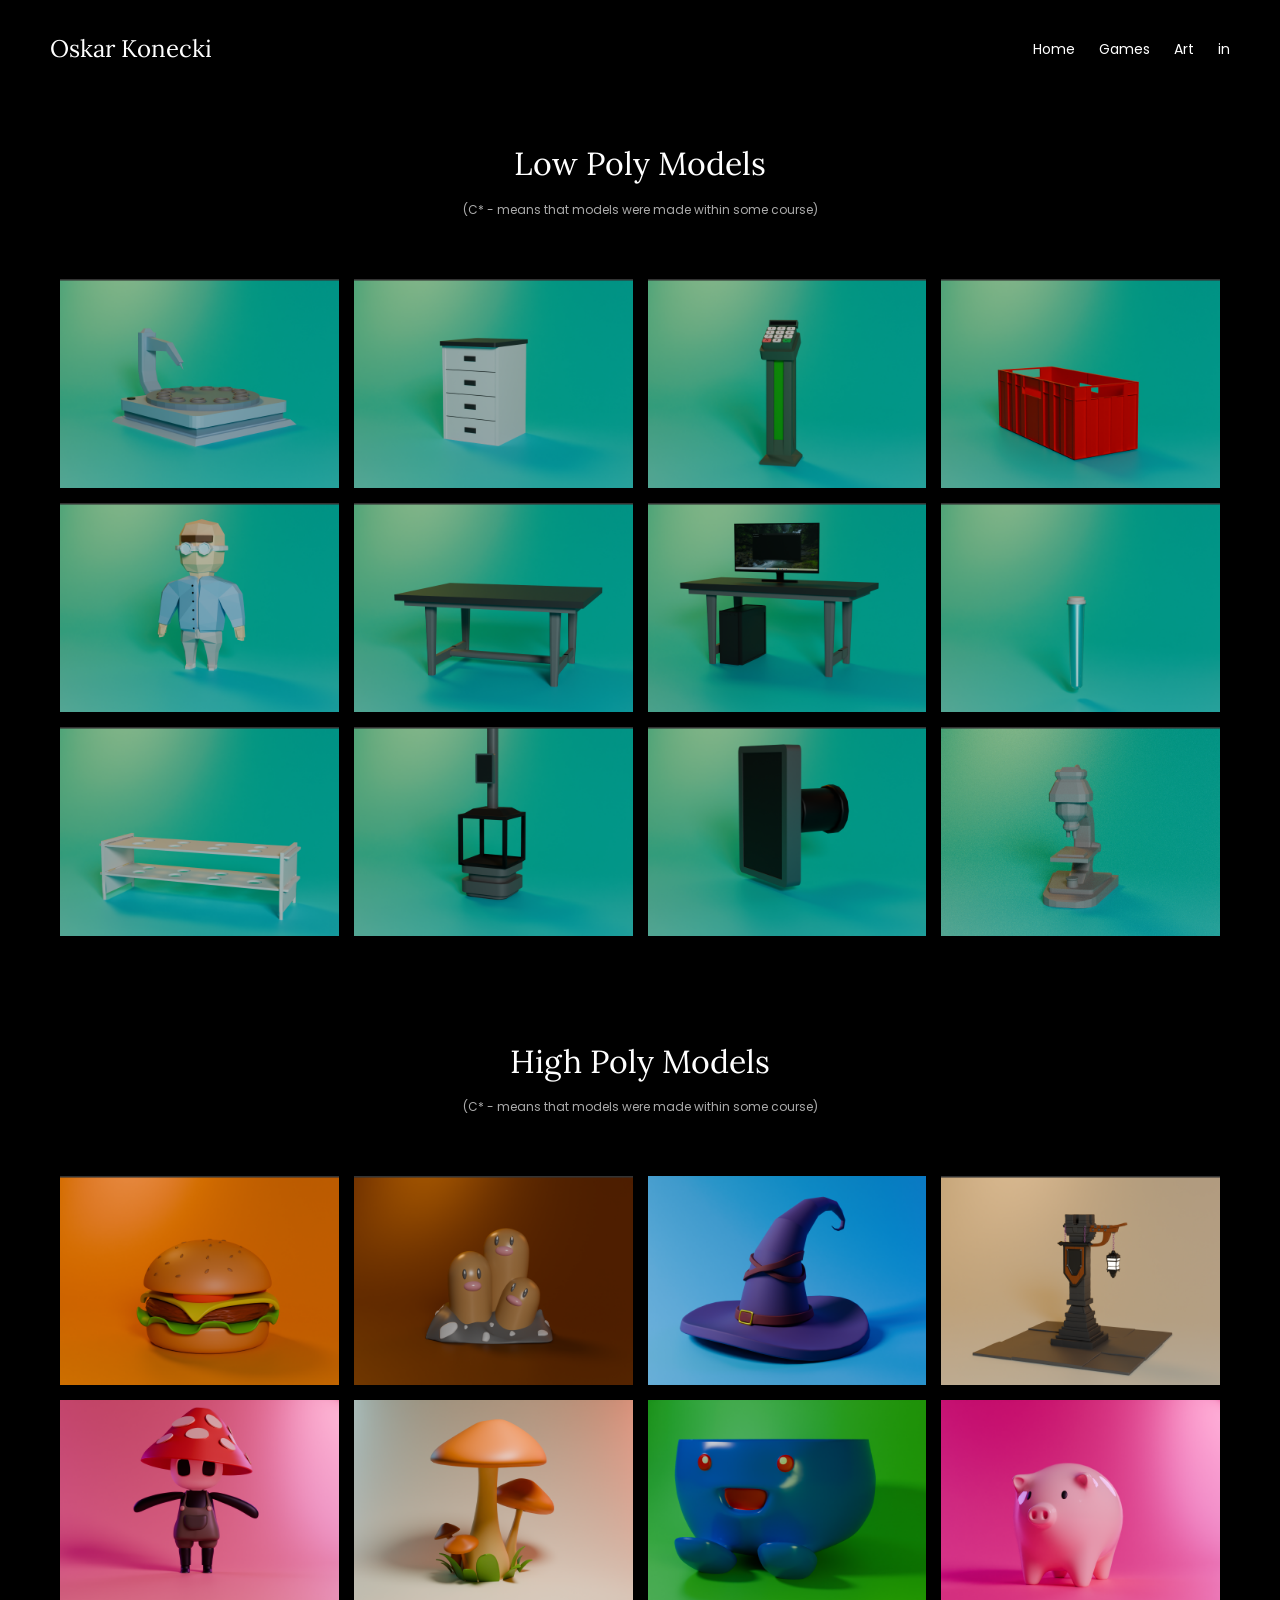
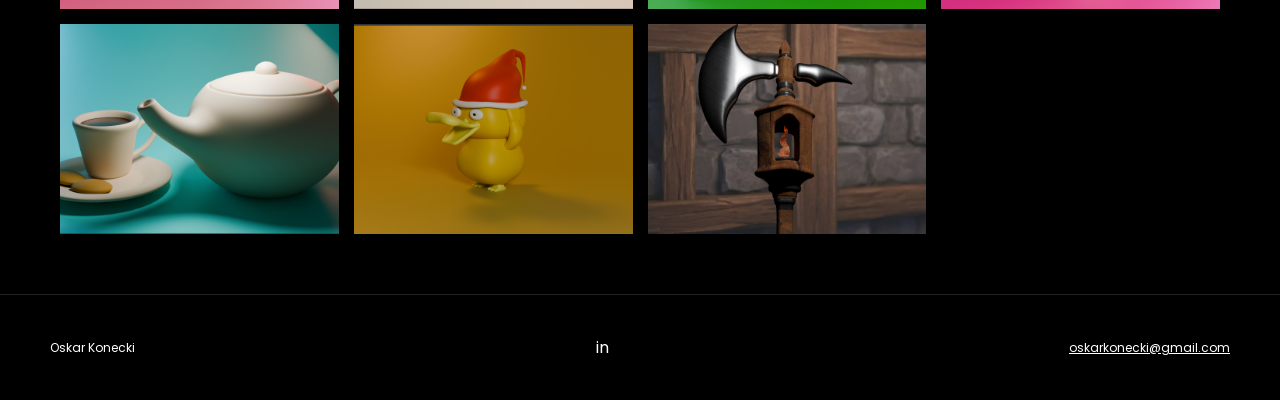
==== art.html @ 7b5c2165 "site" ====
<!DOCTYPE html>
<html lang="en">
<head>
    <meta charset="UTF-8">
    <meta name="viewport" content="width=device-width, initial-scale=1.0">
    <title>Art - Oskar Konecki</title>
    <link rel="stylesheet" href="style.css">
    <link href="https://fonts.googleapis.com/css2?family=Lora:ital,wght@0,400;0,600;1,400&family=Poppins:wght@300;400;500&display=swap" rel="stylesheet">
</head>
<body>

    <header class="navbar">
        <div class="logo"><a href="index.html">Oskar Konecki</a></div>
        <nav>
            <a href="index.html">Home</a>
            <a href="games.html">Games</a>
            <a href="art.html">Art</a>
            <a href="https://www.linkedin.com/in/oskar-konecki-936142355/" target="_blank">in</a>
        </nav>
    </header>

    <section class="art-header">
        <h2>Low Poly Models</h2>
        <p class="art-subtitle">(C* - means that models were made within some course)</p>
    </section>
    
    <div class="art-grid">
        <img src="images/art_low/low1.png" alt="3D Model">
        <img src="images/art_low/low2.png" alt="3D Model">
        <img src="images/art_low/low3.png" alt="3D Model">
        <img src="images/art_low/low4.png" alt="3D Model">
        <img src="images/art_low/low5.png" alt="3D Model">
        <img src="images/art_low/low6.png" alt="3D Model">
        <img src="images/art_low/low7.png" alt="3D Model">
        <img src="images/art_low/low8.png" alt="3D Model">
        <img src="images/art_low/low9.png" alt="3D Model">
        <img src="images/art_low/low10.png" alt="3D Model">
        <img src="images/art_low/low11.png" alt="3D Model">
        <img src="images/art_low/low12.png" alt="3D Model">
    </div>

    <section class="art-header">
        <h2>High Poly Models</h2>
        <p class="art-subtitle">(C* - means that models were made within some course)</p>
    </section>
    
    <div class="art-grid">
        <img src="images/aty_high/high1.png" alt="3D Model">
        <img src="images/aty_high/high2.png" alt="3D Model">
        <img src="images/aty_high/high3.png" alt="3D Model">
        <img src="images/aty_high/high4.png" alt="3D Model">
        <img src="images/aty_high/high5.png" alt="3D Model">
        <img src="images/aty_high/high6.png" alt="3D Model">
        <img src="images/aty_high/high7.png" alt="3D Model">
        <img src="images/aty_high/high8.png" alt="3D Model">
        <img src="images/aty_high/high9.png" alt="3D Model">
        <img src="images/aty_high/high10.png" alt="3D Model">
        <img src="images/aty_high/high11.png" alt="3D Model">
    </div>

    <footer class="footer">
        <div class="footer-left">Oskar Konecki</div>
        <div class="footer-center">
           <a href="https://www.linkedin.com/in/oskar-konecki-936142355/" target="_blank">in</a>
        </div>
        <div class="footer-right">
            <a href="mailto:oskarkonecki@gmail.com" target="_blank">oskarkonecki@gmail.com</a>
        </div>
    </footer>

</body>
</html>
---- style.css ----
:root {
    --bg-color: #000000;
    --text-color: #ffffff;
    --gray-bg: #333333; 
    --font-heading: 'Lora', serif;   
    --font-text: 'Poppins', sans-serif; 
}

* {
    margin: 0;
    padding: 0;
    box-sizing: border-box;
}

body {
    background-color: var(--bg-color);
    color: var(--text-color);
    font-family: var(--font-text);
    line-height: 1.6;
}

h1, h2, h3, .logo {
    font-family: var(--font-heading);
    font-weight: 400;
}

a {
    color: var(--text-color);
    text-decoration: none;
    transition: 0.3s;
}

a:hover {
    color: #cccccc;
}

/* --- nav --- */
.navbar {
    display: flex;
    justify-content: space-between;
    align-items: center;
    padding: 30px 50px;
}

.logo {
    font-size: 24px;
}

.navbar nav a {
    margin-left: 20px;
    font-size: 14px;
}

/* --- main --- */
.hero {
    text-align: center;
    padding: 100px 20px;
}

.hero h1 {
    font-size: 32px;
    margin-bottom: 40px;
}

.hero-buttons {
    display: flex;
    justify-content: center;
    gap: 20px;
    margin-bottom: 20px;
}

.btn {
    display: inline-block;
    padding: 10px 40px;
    border: 1px solid #fff;
    background: transparent;
    color: #fff;
    cursor: pointer;
    font-family: var(--font-heading);
    font-size: 16px;
}

.btn:hover {
    background-color: #fff;
    color: #000;
}

.hero-buttons-bottom {
    display: flex;
    justify-content: center;
}

.btn-wide {
    padding: 10px 80px;
}

/* --- aboutme --- */
.about-section {
    background-color: var(--gray-bg);
    padding: 60px 20px;
    margin-top: 50px;
}

.about-container {
    max-width: 900px;
    margin: 0 auto;
    display: flex;
    align-items: center;
    gap: 40px;
}

.profile-image img {
    width: 250px;
    height: 250px;
    border-radius: 50%;
    object-fit: cover;
}

.about-text p {
    font-size: 14px;
    margin-bottom: 30px;
    color: #e0e0e0;
}

.about-buttons {
    display: flex;
    gap: 15px;
}

.about-buttons .btn {
    font-size: 14px;
    padding: 8px 20px;
    border-color: #888;
    color: #ddd;
}

.about-buttons .btn:hover {
    background-color: #888;
    color: #000;
}

/* --- footer --- */
.footer {
    display: flex;
    justify-content: space-between;
    align-items: center;
    padding: 40px 50px;
    font-size: 12px;
    border-top: 1px solid #222;
}

.footer-center a {
    margin: 0 10px;
    font-size: 16px;
}

.footer-right a {
    text-decoration: underline;
}

/* --- resp --- */
@media (max-width: 768px) {
    .navbar, .footer {
        flex-direction: column;
        gap: 15px;
        padding: 20px;
    }
    .about-container {
        flex-direction: column;
        text-align: center;
    }
    .about-buttons {
        justify-content: center;
        flex-wrap: wrap;
    }
}

.category-buttons {
    display: flex;
    justify-content: center;
    gap: 20px;
    margin: 40px 20px;
}

.games-section {
    background-color: var(--gray-bg);
    padding: 60px 20px;
    text-align: center;
    margin-bottom: 80px; 
}

.games-section h2 {
    font-size: 32px;
    margin-bottom: 40px;
}

.project-card {
    display: inline-block;
    text-align: center;
    text-decoration: none;
    transition: transform 0.3s;
}

.project-card:hover {
    transform: scale(1.02);
}

.project-card img {
    width: 100%;
    max-width: 450px;
    height: auto;
    display: block;
    margin: 0 auto;
}

.project-card h3 {
    margin-top: 15px;
    font-size: 24px;
    color: var(--text-color);
}

/* ---art --- */
.art-header {
    text-align: center;
    padding: 40px 20px 20px;
}

.art-header h2 {
    font-size: 32px;
    margin-bottom: 10px;
}

.art-subtitle {
    font-size: 12px;
    color: #aaaaaa;
    margin-bottom: 40px;
}

.art-grid {
    display: grid;
    grid-template-columns: repeat(4, 1fr);
    gap: 15px;
    max-width: 1200px;
    margin: 0 auto 60px auto;
    padding: 0 20px;
}

.art-grid img {
    width: 100%;
    aspect-ratio: 4/3;
    object-fit: cover;
    background-color: var(--gray-bg); 
}

/* --- game --- */
.project-hero {
    text-align: center;
    max-width: 800px;
    margin: 60px auto;
    padding: 0 20px;
}

.project-hero h1 {
    font-size: 40px;
    margin-bottom: 30px;
}

.project-hero p {
    color: #dddddd;
    margin-bottom: 20px;
    font-size: 15px;
}

.bold-text {
    font-weight: bold;
    color: #ffffff;
}

.project-gallery {
    display: grid;
    grid-template-columns: repeat(3, 1fr);
    gap: 5px;
    max-width: 100%;
    margin: 40px 0;
}

.project-gallery img {
    width: 100%;
    aspect-ratio: 16/9;
    object-fit: cover;
}

.about-project {
    text-align: center;
    max-width: 800px;
    margin: 60px auto;
    padding: 0 20px;
}

.about-project h2 {
    font-size: 36px;
    margin-bottom: 30px;
}

.about-project p {
    color: #dddddd;
    margin-bottom: 30px;
    font-size: 15px;
}

.play-link {
    font-family: var(--font-heading);
    color: #aaaaaa;
    text-decoration: underline;
    font-size: 18px;
}

.play-link:hover {
    color: #ffffff;
}

/* --- resp --- */
@media (max-width: 900px) {
    .art-grid {
        grid-template-columns: repeat(2, 1fr);
    }
    .project-gallery {
        grid-template-columns: 1fr;
        padding: 0 10px;
    }
}

@media (max-width: 600px) {
    .category-buttons {
        flex-direction: column;
    }
    .art-grid {
        grid-template-columns: 1fr;
    }
}

/* --- other --- */
.other-projects {
    text-align: center;
    max-width: 1000px;
    margin: 80px auto;
    padding: 0 20px;
}

.other-project-card {
    margin-bottom: 60px;
    transition: transform 0.3s;
}

.other-project-card:hover {
    transform: scale(1.02);
}

.other-project-card img {
    width: 100%;
    height: auto;
    border: 1px solid #333; 
    margin-bottom: 20px;
}

.other-project-title {
    font-family: var(--font-heading);
    font-size: 24px;
    color: #aaaaaa;
    text-decoration: underline;
}

.other-project-title:hover {
    color: #ffffff;
}
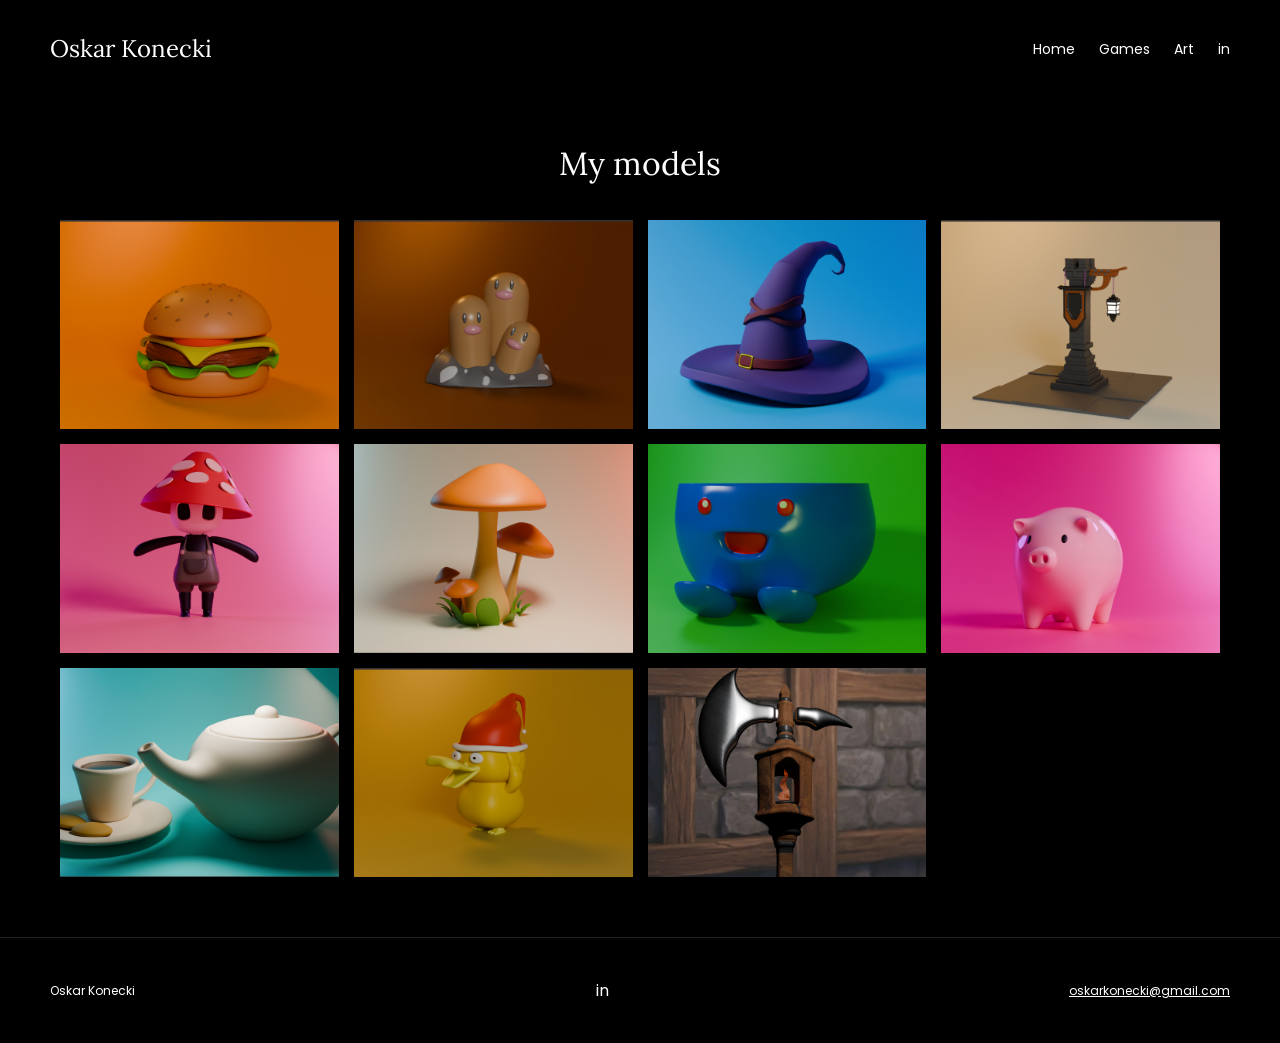
==== commit 1de7e826: "upadte" ====
--- a/art.html
+++ b/art.html
@@ -20,28 +20,7 @@
     </header>
 
     <section class="art-header">
-        <h2>Low Poly Models</h2>
-        <p class="art-subtitle">(C* - means that models were made within some course)</p>
-    </section>
-    
-    <div class="art-grid">
-        <img src="images/art_low/low1.png" alt="3D Model">
-        <img src="images/art_low/low2.png" alt="3D Model">
-        <img src="images/art_low/low3.png" alt="3D Model">
-        <img src="images/art_low/low4.png" alt="3D Model">
-        <img src="images/art_low/low5.png" alt="3D Model">
-        <img src="images/art_low/low6.png" alt="3D Model">
-        <img src="images/art_low/low7.png" alt="3D Model">
-        <img src="images/art_low/low8.png" alt="3D Model">
-        <img src="images/art_low/low9.png" alt="3D Model">
-        <img src="images/art_low/low10.png" alt="3D Model">
-        <img src="images/art_low/low11.png" alt="3D Model">
-        <img src="images/art_low/low12.png" alt="3D Model">
-    </div>
-
-    <section class="art-header">
-        <h2>High Poly Models</h2>
-        <p class="art-subtitle">(C* - means that models were made within some course)</p>
+        <h2>My models</h2>
     </section>
     
     <div class="art-grid">
